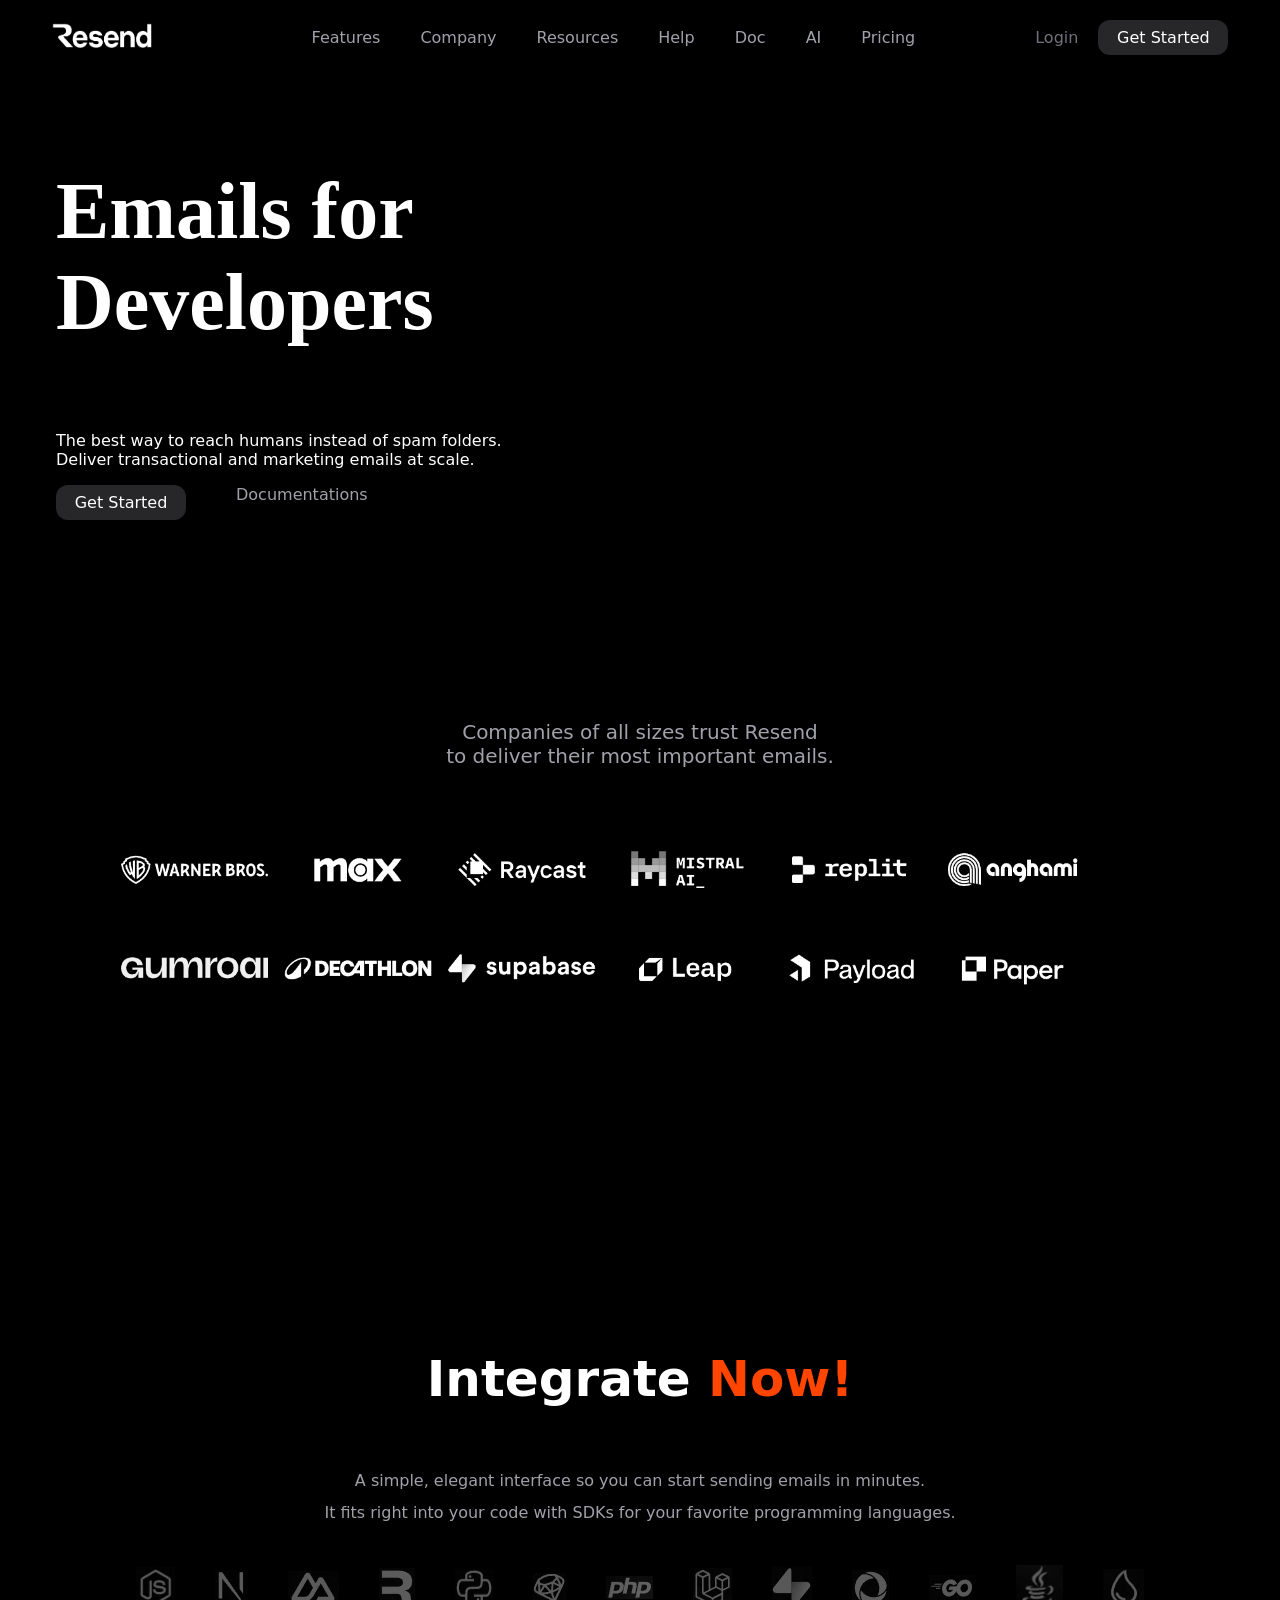
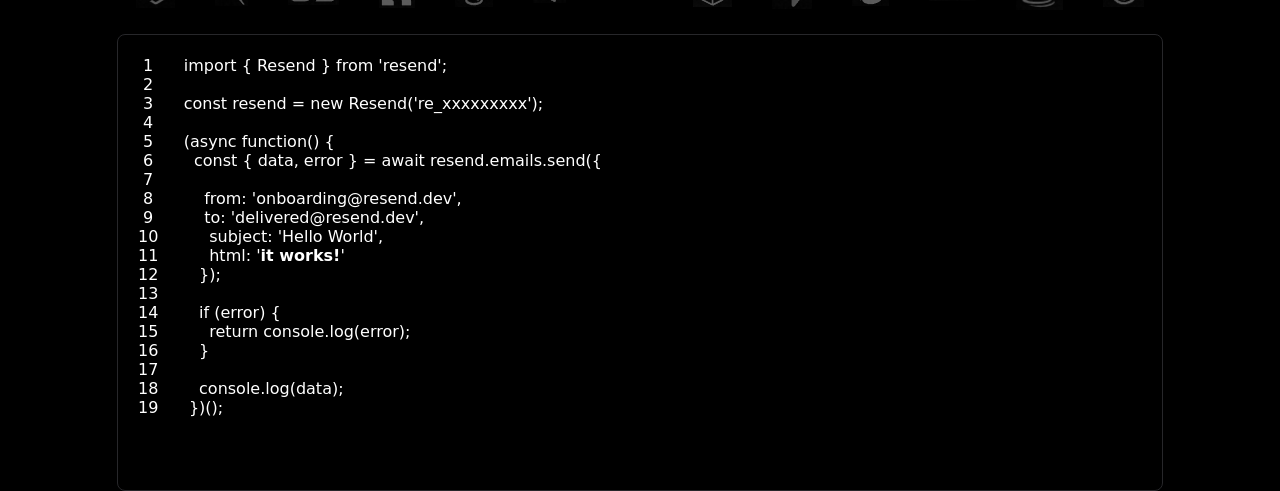
==== index.html @ 32ee0b93 "fixed the image address" ====
<!doctype html>
<html lang="en">

<head>
  <meta charset="UTF-8" />
  <meta name="viewport" content="width=device-width, initial-scale=1.0" />
  <title>Resend</title>
  <link rel="stylesheet" href="style.css" />
</head>

<body>
  <section class="hero">
    <div id="navbar">
      <a href="index.html">
        <img src="icons/resend_logo_1.png" />
      </a>

      <div id="navbar-links">

        <div class="drop-down">
          <a href="#" id="features-link">Features</a>
          <div class="dropdown-container">
            <div class="Dropdown">
              <div class="cols">
                <a href="#">Email API</a>
                <a href="#">SMTP</a>
                <a href="#">Inbound</a>
                <a href="#">Audiences</a>
                <a href="#">Broadcasts</a>
              </div>

              <div class="cols">
                <a href="#">Automations</a>
                <a href="#">Templates</a>
                <a href="#">CLI</a>
                <a href="#">Webhooks</a>
                <a href="#">Dedicated IPs</a>
              </div>

              <div class="cards">
                <h1>
                  Transactional <br>Mails
                </h1>
              </div>

              <div class="cards">
                <h1>
                  Marketing <br>E mails
                </h1>
              </div>

            </div>
          </div>
        </div>


        <div class="drop-down-1">
          <a href="#">Company</a>
          <div class="dropdown-container-1">
            <div class="Dropdown-1">

              <div class="cols">
                <a href="#">About</a>
                <a href="#">Blog</a>
                <a href="#">Carriers</a>
                <a href="#">Customers</a>
                <a href="#">Humans</a>
              </div>

              <div class="row">

                <div class="rows-container">
                  <h1>Handbook</h1>
                </div>

                <div class="rows-container">
                  <h1>Philosophy</h1>
                </div>

              </div>
            </div>
          </div>
        </div>



        <div class="drop-down-1">
          <a href="#">Resources</a>
          <div class="dropdown-container-1">
            <div class="Dropdown-1">
              <div class="cols">
                <a href="#">Changelog</a>
                <a href="#">Enterprise</a>
                <a href="#">Security</a>
                <a href="#">SOC 2</a>
                <a href="#">GDPR</a>
              </div>
              <div id="OAuth-Support">
                <h1>
                  OAuth Support
                </h1>
              </div>


            </div>
          </div>
        </div>


        <div class="drop-down-1">
          <a href="#">Help</a>
          <div class="dropdown-container-1">
            <div class="Dropdown-1">
              <div class="cols">
                <a href="#">Contact</a>
                <a href="#">Support</a>
                <a href="#">Status</a>
                <a href="#">Migrate</a>
              </div>

            </div>
          </div>
        </div>

        <div class="drop-down-1">
          <a href="#">Doc</a>
          <div class="dropdown-container-1">
            <div class="Dropdown-1" id="doc">
              <div class="cols">
                <a href="#">Changelog</a>
                <a href="#">Enterprise</a>
                <a href="#">Security</a>
                <a href="#">SOC 2</a>
                <a href="#">GDPR</a>
              </div>

              <div class="doc-cols-container">
                <div class="doc-cols">
                  <a href="https://nodejs.org/docs/latest/api/"><img src="icons/icon_1.png" alt=""></a>
                  <a href="https://nextjs.org/docs"><img src="icons/icon_2.png" alt=""></a>
                  <a href="https://nuxt.com/docs/4.x/getting-started/introduction"><img src="icons/icon_3.png" alt=""></a>
                  <a href="https://api.remix.run/"><img src="icons/icon_4.png" alt=""></a>
                </div>

                <div class="doc-cols">
                  <a href="https://docs.python.org/3/"><img src="icons/icon_5.png" alt=""></a>
                  <a href="https://www.ruby-lang.org/en/documentation/"><img src="icons/icon_6.png" alt=""></a>
                  <a href="https://www.php.net/docs.php"><img src="icons/icon_7.png" alt=""></a>
                  <a href="https://laravel.com/docs/13.x/installation"><img src="icons/icon_8.png" alt=""></a>
                </div>

                <div class="doc-cols">
                  <a href="https://supabase.com/docs"><img src="icons/icon_9.png" alt=""></a>
                  <a href="https://docs.convex.dev/home"><img src="icons/icon_10.png" alt=""></a>
                  <a href="https://go.dev/doc/"><img src="icons/icon_11.png" alt=""></a>
                  <a href="https://docs.oracle.com/en/java/"><img src="icons/icon_12.png" alt=""></a>
                </div>

                <div class="doc-cols">
                  <a href="https://elixir-lang.org/docs/"><img src="icons/icon_13.png" alt=""></a>
                  <a href="https://doc.rust-lang.org/stable/"><img src="icons/icon_14.png" alt=""></a>
                  <a href="https://docs.aws.amazon.com/lambda/"><img src="icons/icon_15.png" alt=""></a>
                  <a href="https://fastapi.tiangolo.com/"><img src="icons/icon_16.png" alt=""></a>
                </div>
              </div>


            </div>
          </div>
        </div>

        <div class="drop-down-1">
          <a href="#">AI</a>
          <div class="dropdown-container-1">
            <div class="Dropdown-1">

              <div class="cols">
                <a href="#">Courser</a>
                <a href="#">Claude</a>
                <a href="#">Codex</a>
                <a href="#">Wrap</a>
                <a href="#">Zed</a>
              </div>

              <div class="cols" id="cols-ai">
                <a href="#">Lovable</a>
                <a href="#">replit</a>
              </div>

              <div class="cards">
                <h1>
                  Agents
                </h1>
              </div>

              <div class="row" id="row-ai">

                <div class="rows-container-ai">
                  <h1>Handbook</h1>
                </div>

                <div class="rows-container-ai">
                  <h1>Philosophy</h1>
                </div>

              </div>



            </div>
          </div>
        </div>






        <a href="pricing.html">Pricing</a>
      </div>

      <div id="login-btns">
        <a href="login.html">Login</a>

        <a href="#">
          <div id="get-started-btn">Get Started</div>
        </a>
      </div>
    </div>
    <div id="video-bg">
      <video autoplay muted loop playsinline src="bg/Black_Rubik's_cube_solving_itself_202607161217.mp4"></video>
    </div>

    <div id="hero-message">
      <h1 id="hero-message-heading">Emails for <br>Developers</h1>
      <p>
        The best way to reach humans instead of spam folders. <br>Deliver
        transactional and marketing emails at scale.
      </p>
    </div>

    <div id="message-btns">
      <a href="#">
        <div id="get-started-btn">Get Started</div>
      </a>
      <a href="#">Documentations</a>
    </div>

  </section>


  <section class="companies">
    <div id="companies-message">
      <p>
        Companies of all sizes trust Resend <br> to deliver their most important emails.
      </p>
      <img src="icons/companies.png" alt="">
    </div>
  </section>

  <section class="integration">
    <div id="integration-content">
      <video autoplay muted loop playsinline src="bg/mail.mp4"></video>
      <h1>Integrate <span>Now!</span></h1>
      <p>A simple, elegant interface so you can start sending emails in minutes. <br> It fits right into your code with
        SDKs
        for your favorite programming languages.</p>
    </div>

    <div id="code-elements">
      <a href=""><img src="icons/icon_1.png" alt=""></a>
      <a href=""><img src="icons/icon_2.png" alt=""></a>
      <a href=""><img src="icons/icon_3.png" alt=""></a>
      <a href=""><img src="icons/icon_4.png" alt=""></a>
      <a href=""><img src="icons/icon_5.png" alt=""></a>
      <a href=""><img src="icons/icon_6.png" alt=""></a>
      <a href=""><img src="icons/icon_7.png" alt=""></a>
      <a href=""><img src="icons/icon_8.png" alt=""></a>
      <a href=""><img src="icons/icon_9.png" alt=""></a>
      <a href=""><img src="icons/icon_10.png" alt=""></a>
      <a href=""><img src="icons/icon_11.png" alt=""></a>
      <a href=""><img src="icons/icon_12.png" alt=""></a>
      <a href=""><img src="icons/icon_13.png" alt=""></a>
    </div>
    <div id="code-container">
      <div id="code">
        <pre>
 1      import { Resend } from 'resend';
 2 
 3      const resend = new Resend('re_xxxxxxxxx');
 4 
 5      (async function() {
 6        const { data, error } = await resend.emails.send({
 7 
 8          from: 'onboarding@resend.dev',
 9          to: 'delivered@resend.dev',
10          subject: 'Hello World',
11          html: '<strong>it works!</strong>'
12        });
13 
14        if (error) {
15          return console.log(error);
16        }
17 
18        console.log(data);
19      })();
        </pre>
      </div>
    </div>
  </section>
</body>


</html>
---- style.css ----
:root {
  --background: #000000;
  --surface: #09090b;
  --surface-2: #111111;

  --text: #ffffff;
  --text-secondary: #a1a1aa;
  --text-muted: #71717a;

  --border: #27272a;

  --button-bg: #ffffff;
  --button-text: #000000;

  --radius-sm: 8px;
  --radius-md: 12px;

  --font-family: "Geist", ui-sans-serif, system-ui, sans-serif;
}
* {
  /* background-color: var(--background); */
  font-family: var(--font-family);
}
body{
  background-color: var(--background);
  margin: 0px;
}

#navbar {
  top: 0px;
  left: 0px;
  right: 0px;
  position: fixed;
  display: flex;
  flex-wrap: wrap;
  gap: 80px;
  justify-content: center;
  align-items: center;
  height: 75px;
  backdrop-filter: blur(50px);
  background: none;
  position: fixed;
}

#navbar img {
  width: 100px;
  height: 25px;
}
#navbar a {
  color: white;
  text-decoration: none;
}
#navbar-links {
  display: flex;
  flex-wrap: wrap;
  justify-content: center;
  gap: 40px;
  margin-left: 80px;
  margin-right: 40px;
}
#navbar-links a {
  color: var(--text-secondary);
}
#login-btns {
  display: flex;
  flex-wrap: wrap;
  justify-content: center;
  align-items: center;
  gap: 20px;
}
#login-btns a {
  color: var(--text-muted);
}

#get-started-btn {
  font-weight: 500;
  display: flex;
  flex-wrap: wrap;
  justify-content: center;
  align-items: center;
  width: 130px;
  height: 35px;
  color: white;
  background-color: var(--border);
  border-radius: var(--radius-md);
}
#video-bg {
  width: fit-content;
  position: absolute;
  left: 167.5px;
  top: -10px;
  margin-top: 50px;
  z-index: -1;
  display: flex;
  flex-wrap: wrap;
  align-items: flex-start;
}
#video-bg video {
  scale: 1.5;
  height: 550px;
  width: 800px;
}
.hero{
  height: 600px;
}
#hero-message {
  margin-left: 56px;
  margin-top: 100px;
  display: flex;
  flex-wrap: wrap;
  color: white;
  width: 500px;
  background: none;
  gap: 0px;
}
#hero-message h1 {
  font-family: "Roobert", "Times New Roman", Georgia, serif;
  font-size: 80px;
  background: none;
}
#message-btns {
  display: flex;
  flex-wrap: wrap;
  margin-left: 56px;
  gap: 50px;
}
#message-btns a {
  text-decoration: none;
  color: var(--text-secondary);
}
.Dropdown{
  z-index: 50000;
  border: 1px solid var(--border);
  border-radius: 15px;
  background:rgba(17, 17, 17, 0.711);
  position: absolute;
  /* top: px; */
  left: 0px;
  display: flex;
  flex-wrap: wrap;
  align-items: center;
  gap: 20px;
  width: 600px;
  height: 200px;
}
.dropdown-container{
  background: none !important;
  backdrop-filter: blur(50px) !important;
  display: none;
}
.drop-down:hover .dropdown-container{
  display: block;
}
.Dropdown-1{
  z-index: 50000;
  border: 1px solid var(--border);
  border-radius: 15px;
  background:rgba(17, 17, 17, 0.711);
  position: absolute;
  top: 50px;
  left: 360px;
  display: flex;
  flex-wrap: wrap;
  align-items: center;
  gap: 20px;
  width: 550px;
  height: 200px;
}
.dropdown-container-1{
  display: none;
}
.drop-down-1:hover .dropdown-container-1{
  display: block;
}
.row{
  margin-left: 80px;
  display: flex;
  align-items: center;
  flex-direction: column;
  gap: 20px;
}
.rows-container{
  display: flex;
  align-items: center;
  justify-content: center;
  width: 200px;
  height: 80px;
  background-color: var(--border);
  border-radius: var(--radius-md);
}
.rows-container h1{
  color: white;
  font-size: 25px;
}


.cols a{
  color: white;
  padding-left: 15px;
  /* backdrop-filter: blur(5px); */

}
.cols {
  gap: 10px;
  padding-left: 15px;
  /* backdrop-filter: blur(5px); */
  background: none;
  display: flex;
  flex-wrap: wrap;
  flex-direction: column;
  justify-content: flex-start;
  align-items: flex-start;
}
.cards{
  padding-left: 15px;
  height: 175px;
  width: 125px;
  border-radius: var(--radius-sm);
  background-color: var(--surface-2);
}
.cards h1{
  color: white;
  font-size: 15px;
}
#OAuth-Support{
  background-color: var(--border);
  padding-left: 20px;
  padding-top: -100px;
  margin-left: 20px;
  display: flex;
  align-items: flex-start;
  justify-content: flex-start;
  width: 300px;
  height: 175px;
  color: white;
  border-radius: var(--radius-sm);
}
#doc{
  display: flex;
  flex-wrap: wrap;
  gap: 20px;
}
.doc-cols-container{
  display: flex;
  flex-wrap: wrap;
  flex-direction: column;
  gap: 10px;
  margin-left: 80px;
}
.doc-cols a img{
  margin-left: 40px;
  width: 35px !important;
  height: 35px !important;
}
#companies-message p{
  color: var(--text-secondary);
  font-size: 20px;
  display: flex;
  flex-wrap: wrap;
  text-align: center;
  justify-content: center;
}
#companies-message img{
  margin-top: 50px;
  margin-bottom: 100px;
  width: 95vw;
}
.integration video{
  font-family: "Geist", ui-sans-serif, system-ui, sans-serif;
  height: 200px;
  width: 200px;
}
#integration-content{
  display: flex;
  flex-direction: column;
  align-items: center;
  justify-content: center;
  text-align: center;
  color: white;
}
#integration-content h1{
  font-size: 50px;
}
#integration-content span{
  color: orangered ;
}
#integration-content p{
  color: var(--text-secondary);
  line-height: 2;
}
#code-elements{
  margin-top: 20px;
  margin-bottom: 20px;
  display: flex;
  flex-wrap: wrap;
  gap: 40px;
  justify-content: center;
  align-items: center;
}
#code-container{
  display: flex;
  flex-wrap: wrap;
  align-items: center;
  justify-content: center;
}
#code{
  padding-top: 5px;
  padding-left: 20px;
  width: 80vw;
  height: 450px;
  /* background-color: var(--surface-2); */
  background-color: black;
  border-radius: var(--radius-sm);
  border: 1px solid var(--border);
  color: white;
}
#cols-ai{
  align-self: flex-start;
  margin-top: 25px;
}
#row-ai{
  width: 90px !important;
  gap: 0px !important;
}
.rows-container-ai{
  margin-left: -50px !important;
  /* padding-left: 0px; */
  display: flex;
  width: 150px;
  height: 80px;
  background-color: var(--border);
  border-radius: var(--radius-md);
  gap: 20px;
}
.rows-container-ai h1{
  padding: 5px;
  color: white;
  font-size: 20px;
}


/* PRICING PAGE STYLES */

.pricing {
  display: flex;
  flex-direction: column;
  align-items: center;
  gap: 0px;
  justify-content: center;
  margin-top: 100px;
  width: 98vw;
  /* background-color: white; */
}
.pricing h1{
  font-size: 50px;
  margin: 0px;
  color: white;
}
.pricing p{
  padding: 0px;
  margin-top: 0px;
  font-size: 30px;
  color: white;
}
.pricing-cards-container{
  display: flex;
  flex-wrap: wrap;
  justify-content: center;
  align-items: center;
  gap: 20px;
}
.pricing-cards{
  width: 270px;
  height: 560px;
  display: flex;
  flex-wrap: wrap;
  align-items: center;
  flex-direction: column;
  /* background-color: white; */
  color: white;
  border: 1px solid var(--surface-2);
  border-radius: var(--radius-md);
}
.pricing-cards:hover{
  box-shadow: 0px 1px 30px 1px rgba(255, 255, 255, 0.375);
  background-color: black;
}


.pricing-cards li{
  text-decoration: none;
  list-style:none;
}
.available i{
  background: none;
  font-size: 20px;
  color: rgb(44, 108, 44);
}
.unavailable i{
  font-size: 20px;
  color: var(--text-muted);
}
#mails-per-month{
  display: flex;
  justify-content: center;
  align-items: center;
  flex-direction: column;
  gap: 0px;
  width: 200px;
  border-top: 1px solid var(--text-muted);
  border-bottom: 1px solid var(--text-muted);
}
#mails-per-month p{
  padding: 5px;
  margin: 0px;
}
.plan-features li{
  margin-left: -50px;
  margin-top: 5px;
  margin-bottom: 5px;
}
.get-started{
  width: 150px;
  height: 45px;
  display: flex;
  align-items: center;
  justify-content: center;
  border: 1px solid var(--surface-2);
  border-radius: var(--radius-md);
  background-color: var(--surface-2);
}
.get-started:hover{
background-color: white;
color: var(--surface);
box-shadow: 0px 1px 30px -5px white;
}


.get-started-a{
  text-decoration: none;
  color: white;
}
input[type="range"]{
    width: 600px;
    height: 1px;
}
#range-container{
  display: flex;
  justify-content: center;
  margin-bottom: 50px;
}
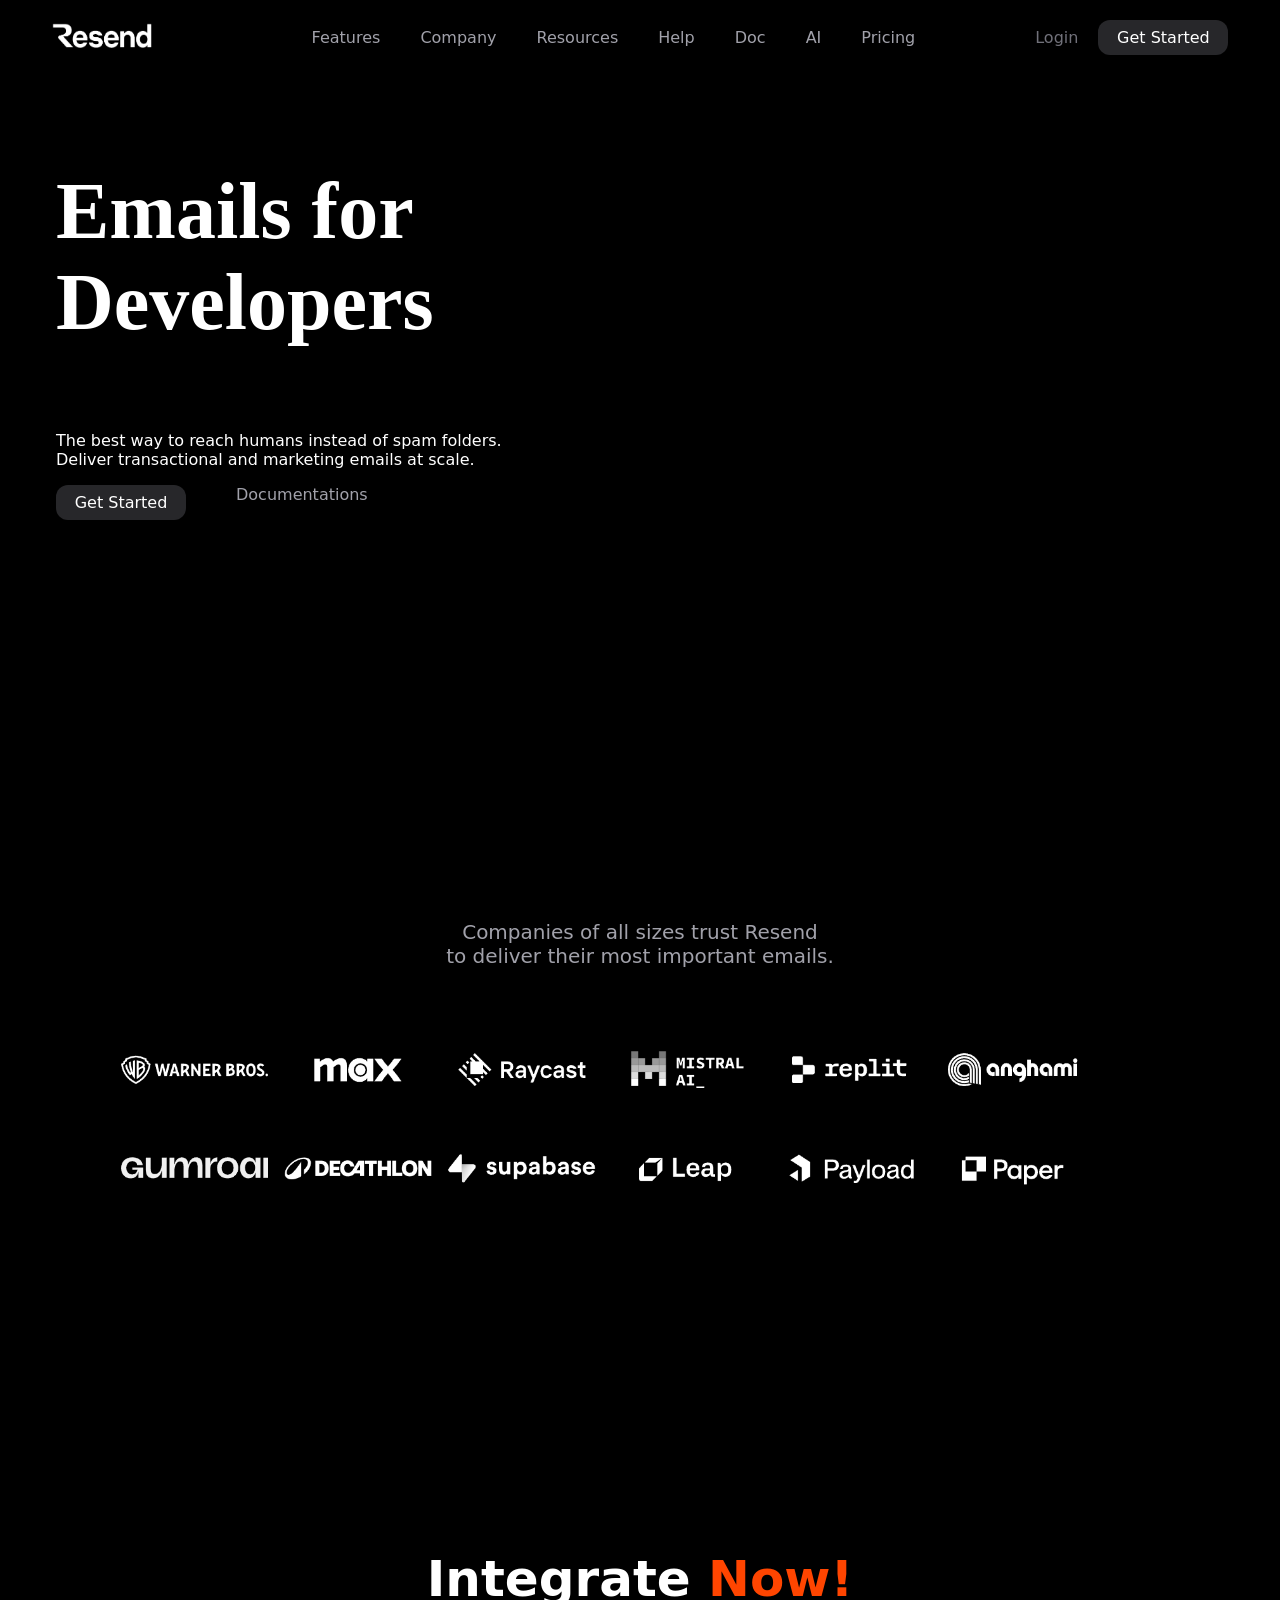
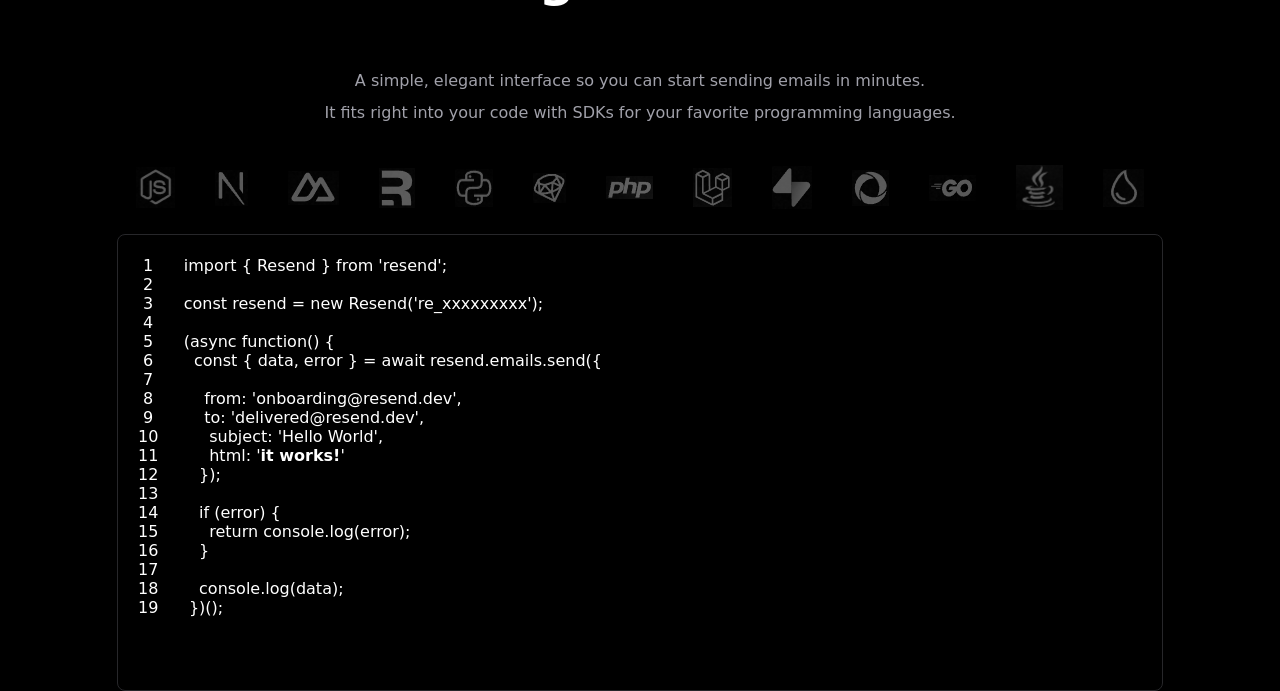
==== commit a278d07e: "fixed the video ui" ====
--- a/index.html
+++ b/index.html
@@ -210,25 +210,19 @@
             </div>
           </div>
         </div>
-
-
-
-
-
-
         <a href="pricing.html">Pricing</a>
       </div>
 
       <div id="login-btns">
         <a href="login.html">Login</a>
 
-        <a href="#">
+        <a href="registration.html">
           <div id="get-started-btn">Get Started</div>
         </a>
       </div>
     </div>
     <div id="video-bg">
-      <video autoplay muted loop playsinline src="bg/Black_Rubik's_cube_solving_itself_202607161217.mp4"></video>
+      <video autoplay muted loop playsinline src="bg/Black_Rubik's_cube_rotating_in_202607281530.mp4"></video>
     </div>
 
     <div id="hero-message">
@@ -260,7 +254,7 @@
 
   <section class="integration">
     <div id="integration-content">
-      <video autoplay muted loop playsinline src="bg/mail.mp4"></video>
+      <video autoplay muted loop playsinline src="icons/mail.mp4"></video>
       <h1>Integrate <span>Now!</span></h1>
       <p>A simple, elegant interface so you can start sending emails in minutes. <br> It fits right into your code with
         SDKs
--- a/style.css
+++ b/style.css
@@ -21,7 +21,7 @@
   /* background-color: var(--background); */
   font-family: var(--font-family);
 }
-body{
+body {
   background-color: var(--background);
   margin: 0px;
 }
@@ -85,23 +85,30 @@
   border-radius: var(--radius-md);
 }
 #video-bg {
-  width: fit-content;
   position: absolute;
-  left: 167.5px;
-  top: -10px;
-  margin-top: 50px;
+  top: 25px;
+  left: 0;
+  width: 100%;
+  height: 100%;
   z-index: -1;
-  display: flex;
-  flex-wrap: wrap;
-  align-items: flex-start;
-}
+  overflow: hidden;
+}
+
 #video-bg video {
-  scale: 1.5;
-  height: 550px;
-  width: 800px;
-}
-.hero{
-  height: 600px;
+  position: absolute;
+  top: 50%;
+  left: 50%;
+  min-width: 100%;
+  min-height: 100%;
+  width: auto;
+  height: auto;
+  transform: translate(-50%, -50%);
+  object-fit: cover;
+}
+.hero {
+  height: 100vh;
+  position: relative;
+  overflow: hidden;
 }
 #hero-message {
   margin-left: 56px;
@@ -128,11 +135,11 @@
   text-decoration: none;
   color: var(--text-secondary);
 }
-.Dropdown{
+.Dropdown {
   z-index: 50000;
   border: 1px solid var(--border);
   border-radius: 15px;
-  background:rgba(17, 17, 17, 0.711);
+  background: rgba(17, 17, 17, 0.711);
   position: absolute;
   /* top: px; */
   left: 0px;
@@ -143,19 +150,19 @@
   width: 600px;
   height: 200px;
 }
-.dropdown-container{
+.dropdown-container {
   background: none !important;
   backdrop-filter: blur(50px) !important;
   display: none;
 }
-.drop-down:hover .dropdown-container{
+.drop-down:hover .dropdown-container {
   display: block;
 }
-.Dropdown-1{
+.Dropdown-1 {
   z-index: 50000;
   border: 1px solid var(--border);
   border-radius: 15px;
-  background:rgba(17, 17, 17, 0.711);
+  background: rgba(17, 17, 17, 0.711);
   position: absolute;
   top: 50px;
   left: 360px;
@@ -166,20 +173,20 @@
   width: 550px;
   height: 200px;
 }
-.dropdown-container-1{
+.dropdown-container-1 {
   display: none;
 }
-.drop-down-1:hover .dropdown-container-1{
+.drop-down-1:hover .dropdown-container-1 {
   display: block;
 }
-.row{
+.row {
   margin-left: 80px;
   display: flex;
   align-items: center;
   flex-direction: column;
   gap: 20px;
 }
-.rows-container{
+.rows-container {
   display: flex;
   align-items: center;
   justify-content: center;
@@ -188,17 +195,15 @@
   background-color: var(--border);
   border-radius: var(--radius-md);
 }
-.rows-container h1{
+.rows-container h1 {
   color: white;
   font-size: 25px;
 }
 
-
-.cols a{
+.cols a {
   color: white;
   padding-left: 15px;
   /* backdrop-filter: blur(5px); */
-
 }
 .cols {
   gap: 10px;
@@ -211,18 +216,18 @@
   justify-content: flex-start;
   align-items: flex-start;
 }
-.cards{
+.cards {
   padding-left: 15px;
   height: 175px;
   width: 125px;
   border-radius: var(--radius-sm);
   background-color: var(--surface-2);
 }
-.cards h1{
+.cards h1 {
   color: white;
   font-size: 15px;
 }
-#OAuth-Support{
+#OAuth-Support {
   background-color: var(--border);
   padding-left: 20px;
   padding-top: -100px;
@@ -235,24 +240,24 @@
   color: white;
   border-radius: var(--radius-sm);
 }
-#doc{
-  display: flex;
-  flex-wrap: wrap;
-  gap: 20px;
-}
-.doc-cols-container{
+#doc {
+  display: flex;
+  flex-wrap: wrap;
+  gap: 20px;
+}
+.doc-cols-container {
   display: flex;
   flex-wrap: wrap;
   flex-direction: column;
   gap: 10px;
   margin-left: 80px;
 }
-.doc-cols a img{
+.doc-cols a img {
   margin-left: 40px;
   width: 35px !important;
   height: 35px !important;
 }
-#companies-message p{
+#companies-message p {
   color: var(--text-secondary);
   font-size: 20px;
   display: flex;
@@ -260,17 +265,17 @@
   text-align: center;
   justify-content: center;
 }
-#companies-message img{
+#companies-message img {
   margin-top: 50px;
   margin-bottom: 100px;
   width: 95vw;
 }
-.integration video{
+.integration video {
   font-family: "Geist", ui-sans-serif, system-ui, sans-serif;
   height: 200px;
   width: 200px;
 }
-#integration-content{
+#integration-content {
   display: flex;
   flex-direction: column;
   align-items: center;
@@ -278,17 +283,17 @@
   text-align: center;
   color: white;
 }
-#integration-content h1{
+#integration-content h1 {
   font-size: 50px;
 }
-#integration-content span{
-  color: orangered ;
-}
-#integration-content p{
+#integration-content span {
+  color: orangered;
+}
+#integration-content p {
   color: var(--text-secondary);
   line-height: 2;
 }
-#code-elements{
+#code-elements {
   margin-top: 20px;
   margin-bottom: 20px;
   display: flex;
@@ -297,13 +302,13 @@
   justify-content: center;
   align-items: center;
 }
-#code-container{
-  display: flex;
-  flex-wrap: wrap;
-  align-items: center;
-  justify-content: center;
-}
-#code{
+#code-container {
+  display: flex;
+  flex-wrap: wrap;
+  align-items: center;
+  justify-content: center;
+}
+#code {
   padding-top: 5px;
   padding-left: 20px;
   width: 80vw;
@@ -314,15 +319,15 @@
   border: 1px solid var(--border);
   color: white;
 }
-#cols-ai{
+#cols-ai {
   align-self: flex-start;
   margin-top: 25px;
 }
-#row-ai{
+#row-ai {
   width: 90px !important;
   gap: 0px !important;
 }
-.rows-container-ai{
+.rows-container-ai {
   margin-left: -50px !important;
   /* padding-left: 0px; */
   display: flex;
@@ -332,12 +337,11 @@
   border-radius: var(--radius-md);
   gap: 20px;
 }
-.rows-container-ai h1{
+.rows-container-ai h1 {
   padding: 5px;
   color: white;
   font-size: 20px;
 }
-
 
 /* PRICING PAGE STYLES */
 
@@ -351,25 +355,25 @@
   width: 98vw;
   /* background-color: white; */
 }
-.pricing h1{
+.pricing h1 {
   font-size: 50px;
   margin: 0px;
   color: white;
 }
-.pricing p{
+.pricing p {
   padding: 0px;
   margin-top: 0px;
   font-size: 30px;
   color: white;
 }
-.pricing-cards-container{
-  display: flex;
-  flex-wrap: wrap;
-  justify-content: center;
-  align-items: center;
-  gap: 20px;
-}
-.pricing-cards{
+.pricing-cards-container {
+  display: flex;
+  flex-wrap: wrap;
+  justify-content: center;
+  align-items: center;
+  gap: 20px;
+}
+.pricing-cards {
   width: 270px;
   height: 560px;
   display: flex;
@@ -381,26 +385,25 @@
   border: 1px solid var(--surface-2);
   border-radius: var(--radius-md);
 }
-.pricing-cards:hover{
+.pricing-cards:hover {
   box-shadow: 0px 1px 30px 1px rgba(255, 255, 255, 0.375);
   background-color: black;
 }
 
-
-.pricing-cards li{
+.pricing-cards li {
   text-decoration: none;
-  list-style:none;
-}
-.available i{
+  list-style: none;
+}
+.available i {
   background: none;
   font-size: 20px;
   color: rgb(44, 108, 44);
 }
-.unavailable i{
+.unavailable i {
   font-size: 20px;
   color: var(--text-muted);
 }
-#mails-per-month{
+#mails-per-month {
   display: flex;
   justify-content: center;
   align-items: center;
@@ -410,16 +413,16 @@
   border-top: 1px solid var(--text-muted);
   border-bottom: 1px solid var(--text-muted);
 }
-#mails-per-month p{
+#mails-per-month p {
   padding: 5px;
   margin: 0px;
 }
-.plan-features li{
+.plan-features li {
   margin-left: -50px;
   margin-top: 5px;
   margin-bottom: 5px;
 }
-.get-started{
+.get-started {
   width: 150px;
   height: 45px;
   display: flex;
@@ -429,22 +432,21 @@
   border-radius: var(--radius-md);
   background-color: var(--surface-2);
 }
-.get-started:hover{
-background-color: white;
-color: var(--surface);
-box-shadow: 0px 1px 30px -5px white;
-}
-
-
-.get-started-a{
+.get-started:hover {
+  background-color: white;
+  color: var(--surface);
+  box-shadow: 0px 1px 30px -5px white;
+}
+
+.get-started-a {
   text-decoration: none;
   color: white;
 }
-input[type="range"]{
-    width: 600px;
-    height: 1px;
-}
-#range-container{
+input[type="range"] {
+  width: 600px;
+  height: 1px;
+}
+#range-container {
   display: flex;
   justify-content: center;
   margin-bottom: 50px;
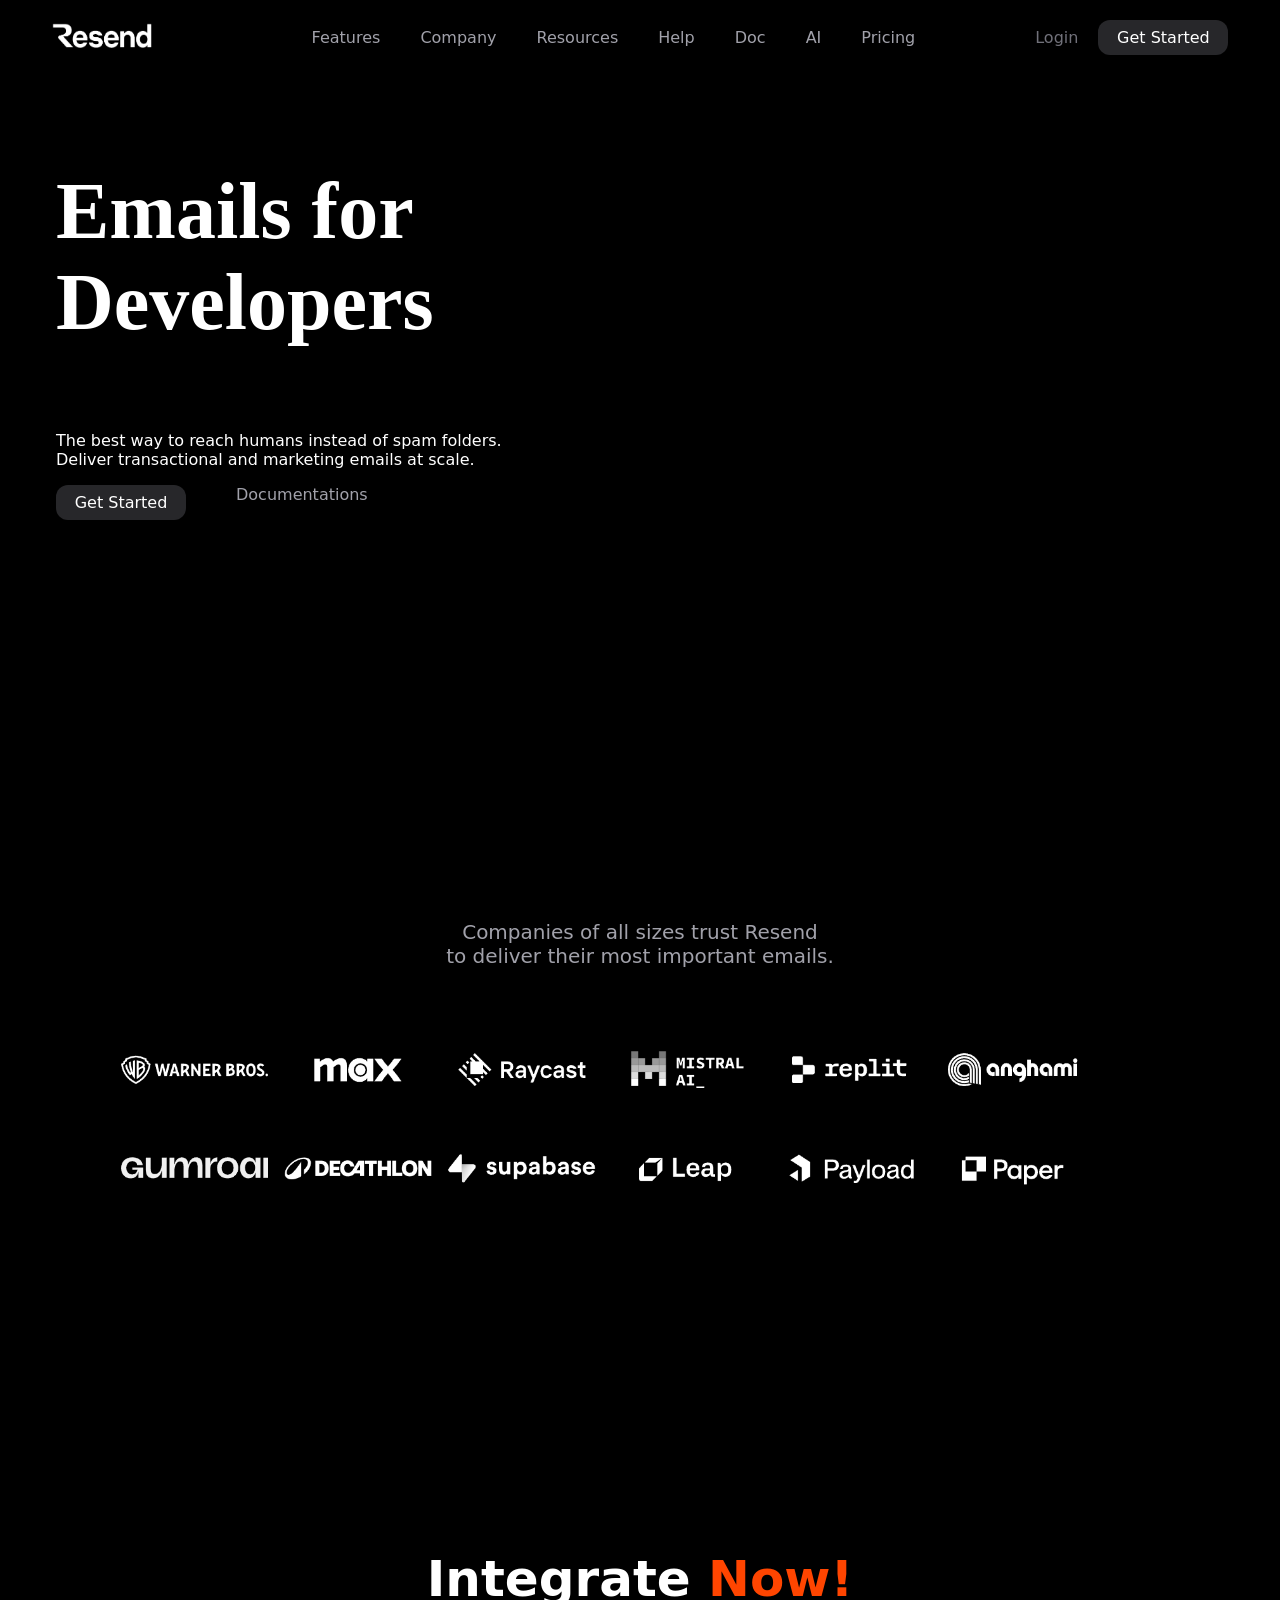
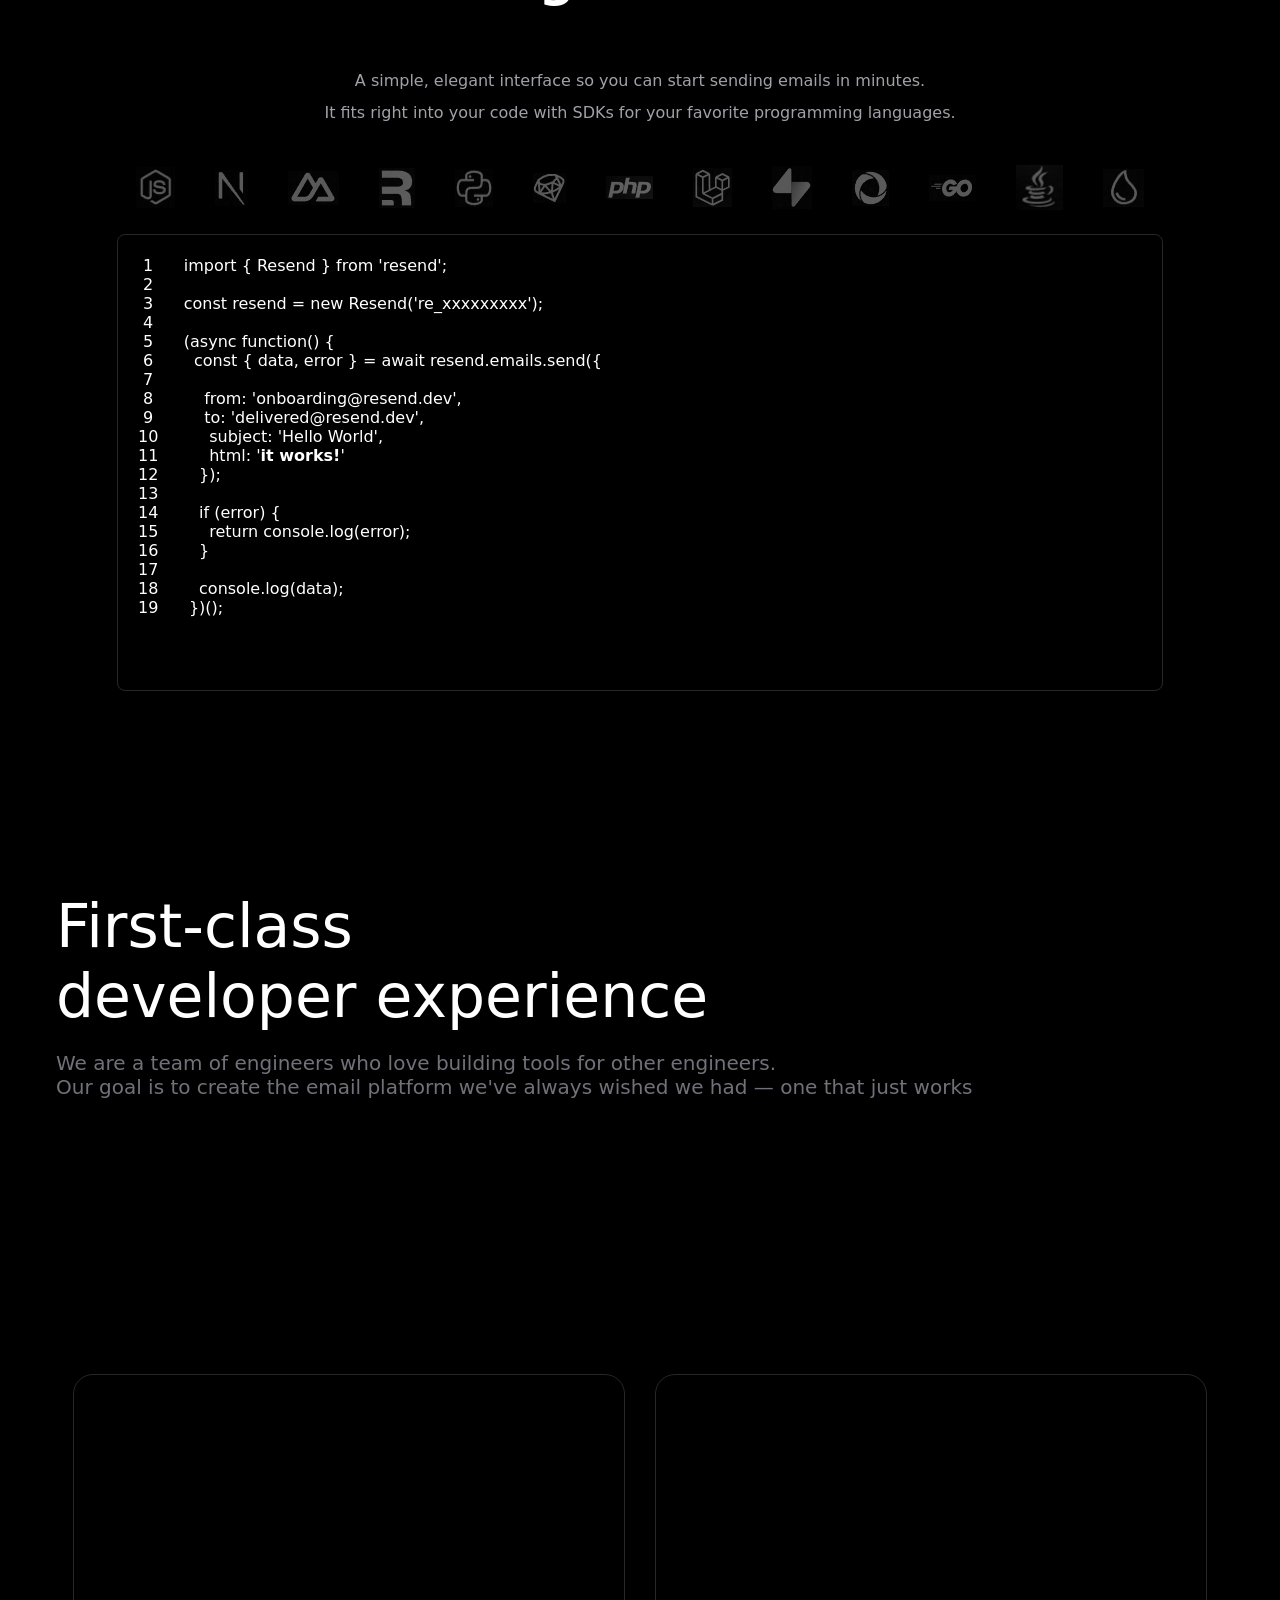
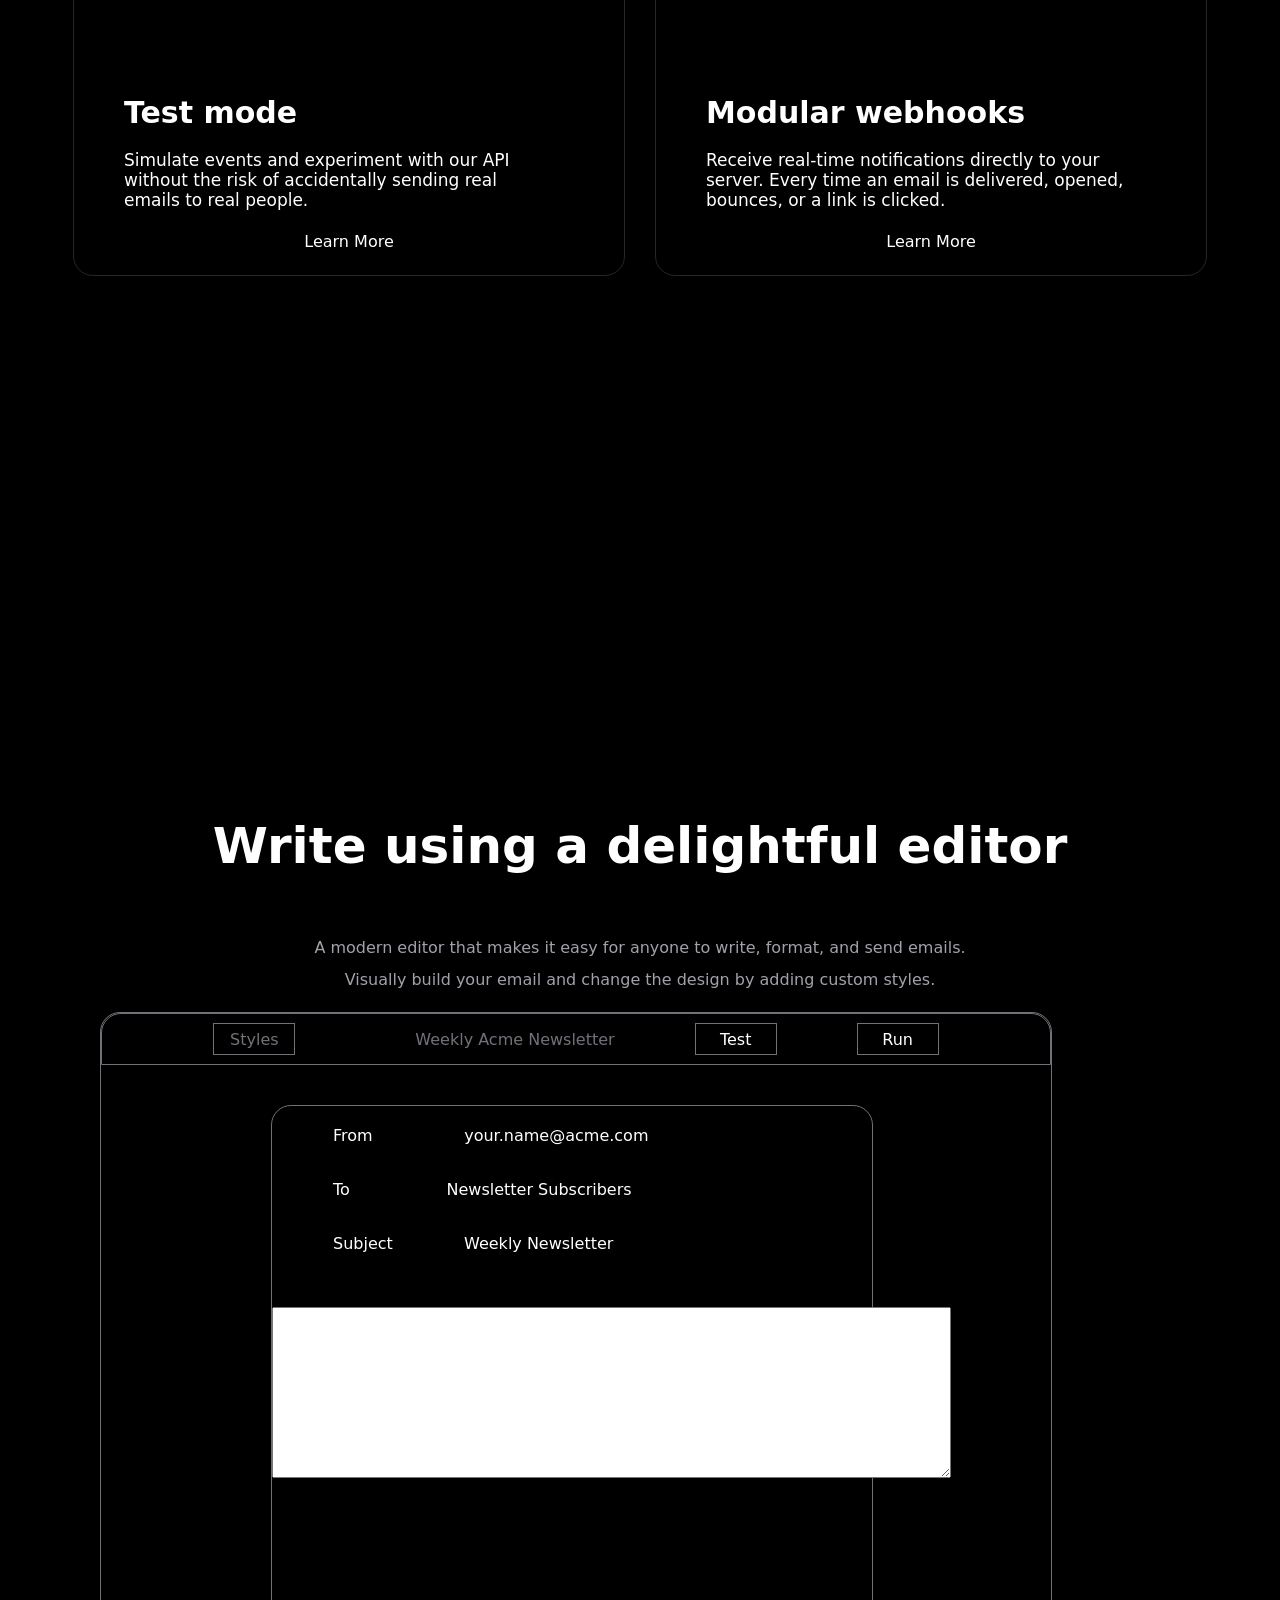
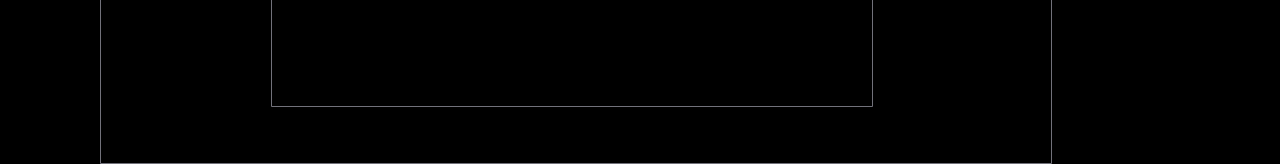
==== commit f931a28d: "continued the page" ====
--- a/index.html
+++ b/index.html
@@ -138,7 +138,8 @@
                 <div class="doc-cols">
                   <a href="https://nodejs.org/docs/latest/api/"><img src="icons/icon_1.png" alt=""></a>
                   <a href="https://nextjs.org/docs"><img src="icons/icon_2.png" alt=""></a>
-                  <a href="https://nuxt.com/docs/4.x/getting-started/introduction"><img src="icons/icon_3.png" alt=""></a>
+                  <a href="https://nuxt.com/docs/4.x/getting-started/introduction"><img src="icons/icon_3.png"
+                      alt=""></a>
                   <a href="https://api.remix.run/"><img src="icons/icon_4.png" alt=""></a>
                 </div>
 
@@ -301,7 +302,101 @@
         </pre>
       </div>
     </div>
+  </section class="developer-experience">
+  <div id="developer-experience-txt">
+    First-class <br>
+    developer experience
+    <p>
+      We are a team of engineers who love building tools for other engineers. <br>
+      Our goal is to create the email platform we've always wished we had — one that just works
+    </p>
+  </div>
+
+  <div class="developer-feature-container">
+
+    <div class="developer-feature">
+      <video autoplay muted loop playsinline src="icons/Digital_interface_with_logs_1080p_202607281621.mp4"></video>
+
+      <div class="developer-feature-text">
+        <h1>Test mode</h1>
+        <p>Simulate events and experiment with our API <br>
+          without the risk of accidentally sending real <br>
+          emails to real people.
+        </p>
+        <div class="center">
+          <a href="#">Learn More</a>
+        </div>
+      </div>
+    </div>
+
+    <div class="developer-feature">
+      <video autoplay muted loop playsinline src="icons/Dark_UI_scrolling_email_logs_202607281722.mp4"></video>
+
+      <div class="developer-feature-text">
+        <h1>Modular webhooks</h1>
+        <p>Receive real-time notifications directly to your <br>
+          server. Every time an email is delivered, opened,<br>
+          bounces, or a link is clicked.
+        </p>
+        <div class="center">
+          <a href="#">Learn More</a>
+        </div>
+      </div>
+    </div>
+
+  </div>
+
+  <section>
+    <div class="delightfull-editor">
+      <video autoplay muted loop playsinline src="icons/sphere.mp4"></video>
+      <h1>Write using a delightful editor</h1>
+      <p>A modern editor that makes it easy for anyone to write, format, and send emails. <br>
+        Visually build your email and change the design by adding custom styles.</p>
+    </div>
+
+    <div class="editor-preview">
+      <div class="editor-nav">
+        <div id="styles">
+          Styles
+        </div>
+
+        <ul>
+          <li>
+            Weekly Acme Newsletter
+          </li>
+        </ul>
+
+        <div class="editor-nav-btns">
+          Test
+        </div>
+
+        <div class="editor-nav-btns">
+          Run
+        </div>
+
+      </div>
+      <div class="mail-container">
+        <div class="mail-format">
+          <pre>
+            From                  your.name@acme.com
+          </pre>
+          <pre>
+            To                   Newsletter Subscribers
+          </pre>
+          <pre>
+            Subject              Weekly Newsletter
+          </pre>
+        </div>
+        <img src="icons/broadcast-email-header.webp" alt="">
+        <textarea name="" id="" cols="94" rows="11"></textarea>
+
+      </div>
+
+    </div>
+
   </section>
+
+
 </body>
 
 
--- a/style.css
+++ b/style.css
@@ -451,3 +451,150 @@
   justify-content: center;
   margin-bottom: 50px;
 }
+
+#developer-experience-txt {
+  padding-left: 56px;
+  padding-top: 200px;
+  padding-bottom: 56px;
+  font-size: 60px;
+  color: white;
+}
+#developer-experience-txt p {
+  font-size: 20px;
+  color: var(--text-muted);
+}
+
+.developer-feature-container {
+  height: 100vh;
+  display: flex;
+  flex-wrap: wrap;
+  align-items: center;
+  justify-content: center;
+  gap: 30px;
+}
+.developer-feature {
+  display: flex;
+  flex-wrap: wrap;
+  flex-direction: column;
+  width: 550px;
+  height: 500px;
+  border-radius: 20px;
+  border: 1px solid var(--border);
+}
+.developer-feature-text {
+  margin-left: 50px;
+}
+.developer-feature-text h1 {
+  font-size: 30px;
+  color: white;
+}
+.developer-feature-text p {
+  font-size: 17px;
+  color: white;
+}
+.developer-feature-text a {
+  padding-top: 5px;
+  padding-bottom: 5px;
+  color: white;
+  text-decoration: none;
+  text-align: center;
+}
+
+.developer-feature video {
+  object-fit: cover;
+  border-top-left-radius: 20px;
+  border-top-right-radius: 20px;
+  align-self: top;
+  width: 550px;
+  height: 300px;
+  overflow: hidden;
+}
+.center {
+  margin-left: -50px !important;
+  display: flex;
+  flex-wrap: wrap;
+  align-items: center;
+  justify-content: center;
+}
+.delightfull-editor {
+  margin-top: 150px;
+  display: flex;
+  flex-direction: column;
+  align-items: center;
+  justify-content: center;
+  text-align: center;
+  color: white;
+}
+.delightfull-editor h1 {
+  font-size: 50px;
+}
+.delightfull-editor p {
+  color: var(--text-secondary);
+  line-height: 2;
+}
+.delightfull-editor video {
+  font-family: "Geist", ui-sans-serif, system-ui, sans-serif;
+  /* margin-top: 20px; */
+  height: 150px;
+  width: 150px;
+  border-radius: 50%;
+}
+.editor-preview {
+  margin-left: 100px;
+  width: 950px;
+  height: 750px;
+  border-top-right-radius: 20px;
+  border-top-left-radius: 20px;
+  border: 1px solid var(--text-muted);
+}
+.editor-nav {
+  border-top-right-radius: 20px;
+  border-top-left-radius: 20px;
+  border: 1px solid var(--text-muted);
+  width: auto;
+  height: 50px;
+  display: flex;
+  justify-content: center;
+  align-items: center;
+  gap: 80px;
+}
+.editor-nav li {
+  color: var(--text-muted);
+  list-style: none;
+}
+#styles {
+  width: 80px;
+  height: 30px;
+  border: 1px solid var(--text-muted);
+  display: flex;
+  justify-content: center;
+  align-items: center;
+  color: var(--text-muted);
+}
+.editor-nav-btns {
+  width: 80px;
+  height: 30px;
+  border: 1px solid var(--text-muted);
+  display: flex;
+  justify-content: center;
+  align-items: center;
+  color: white;
+}
+.mail-container {
+  margin-left: 170px;
+  margin-top: 40px;
+  width: 600px;
+  height: 600px;
+  border-top-right-radius: 20px;
+  border-top-left-radius: 20px;
+  border: 1px solid var(--text-muted);
+}
+.mail-container img {
+  margin-top: 15px;
+}
+.mail-format {
+  margin-top: 20px;
+}
+.mail-format pre{
+  color: white;
+}
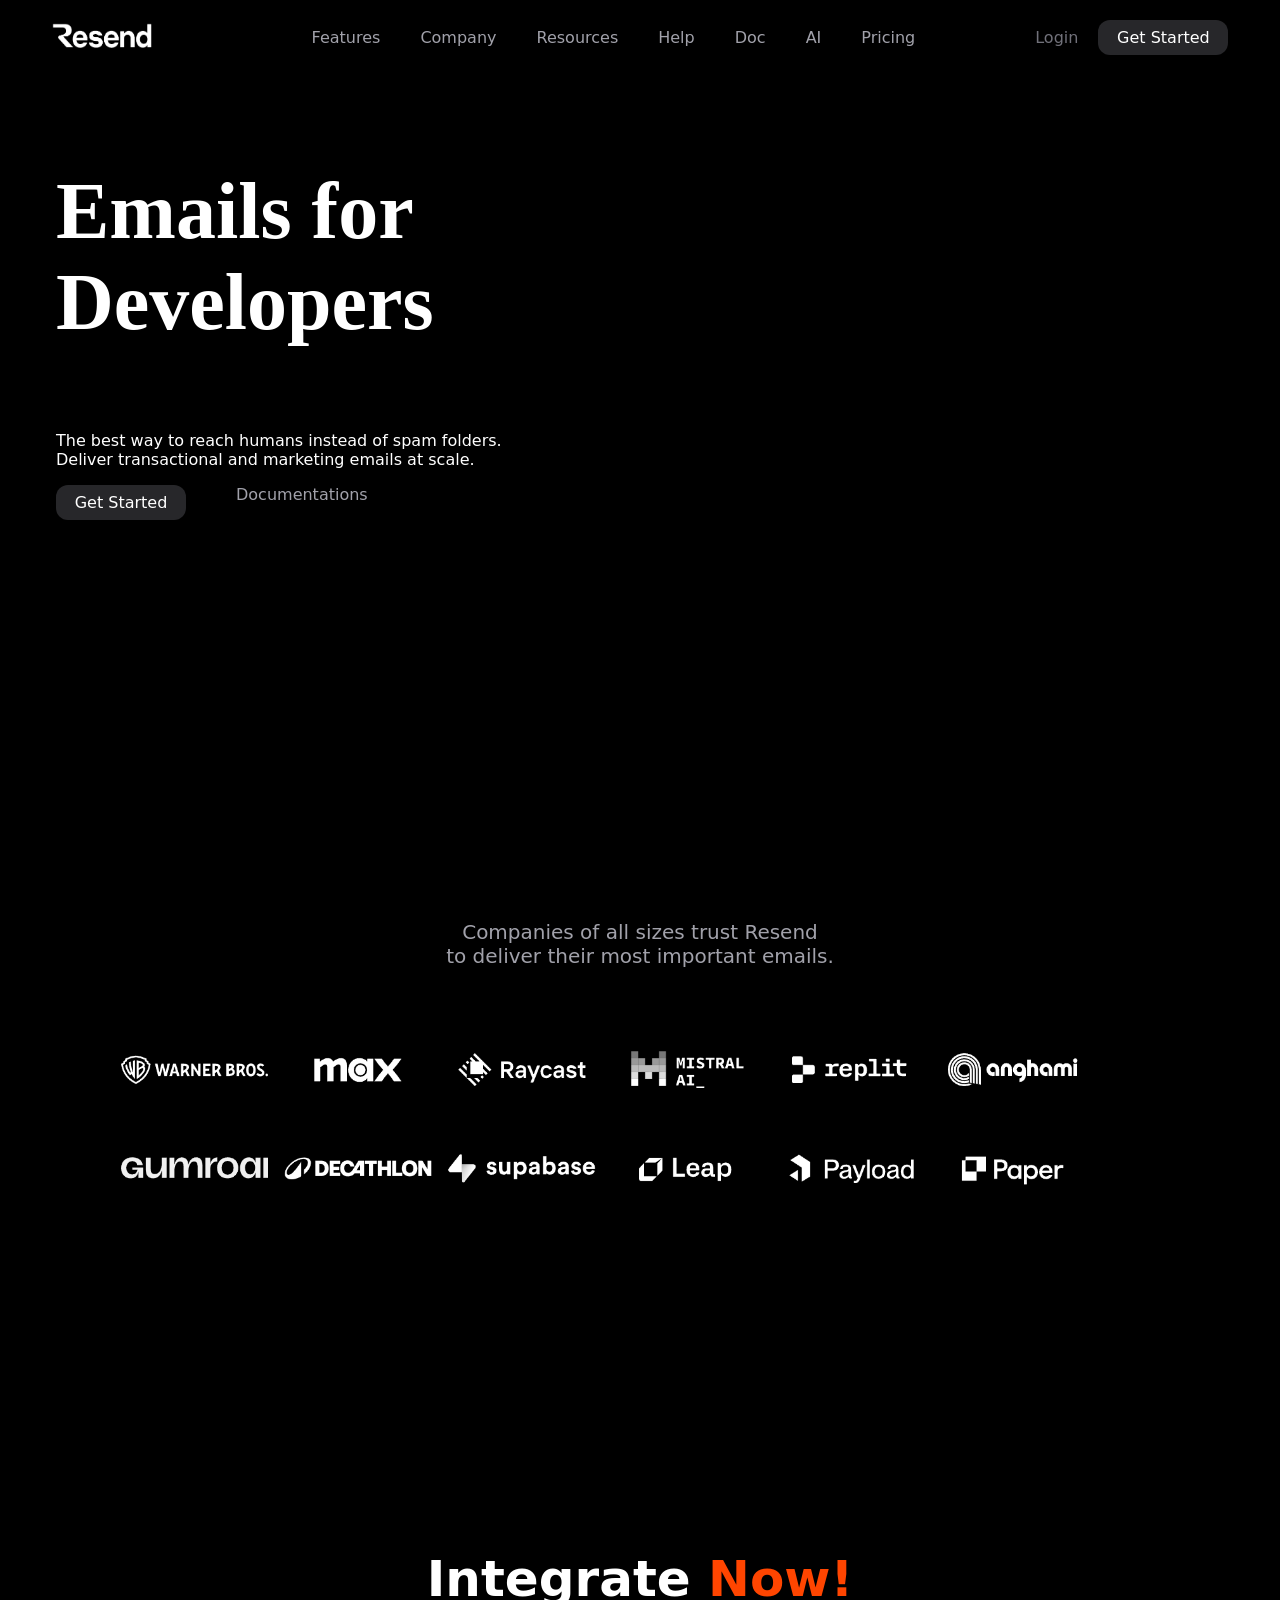
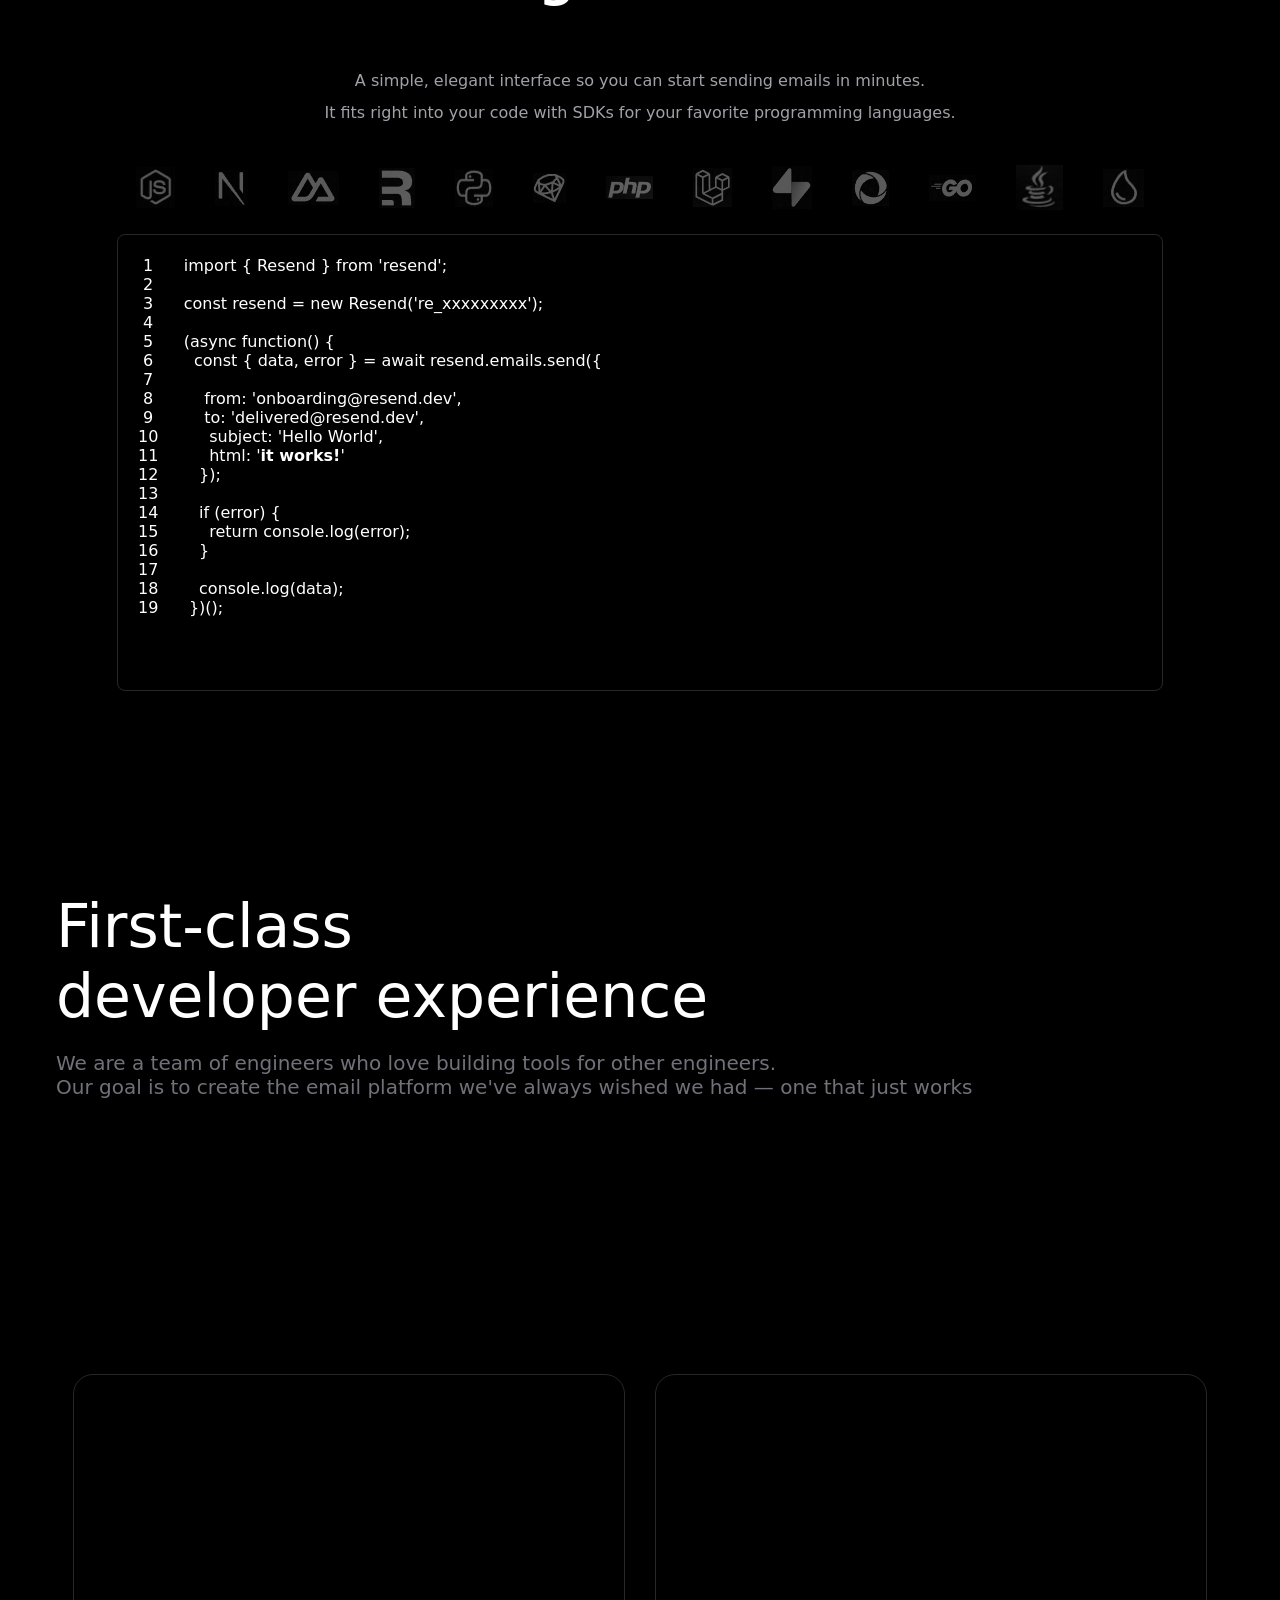
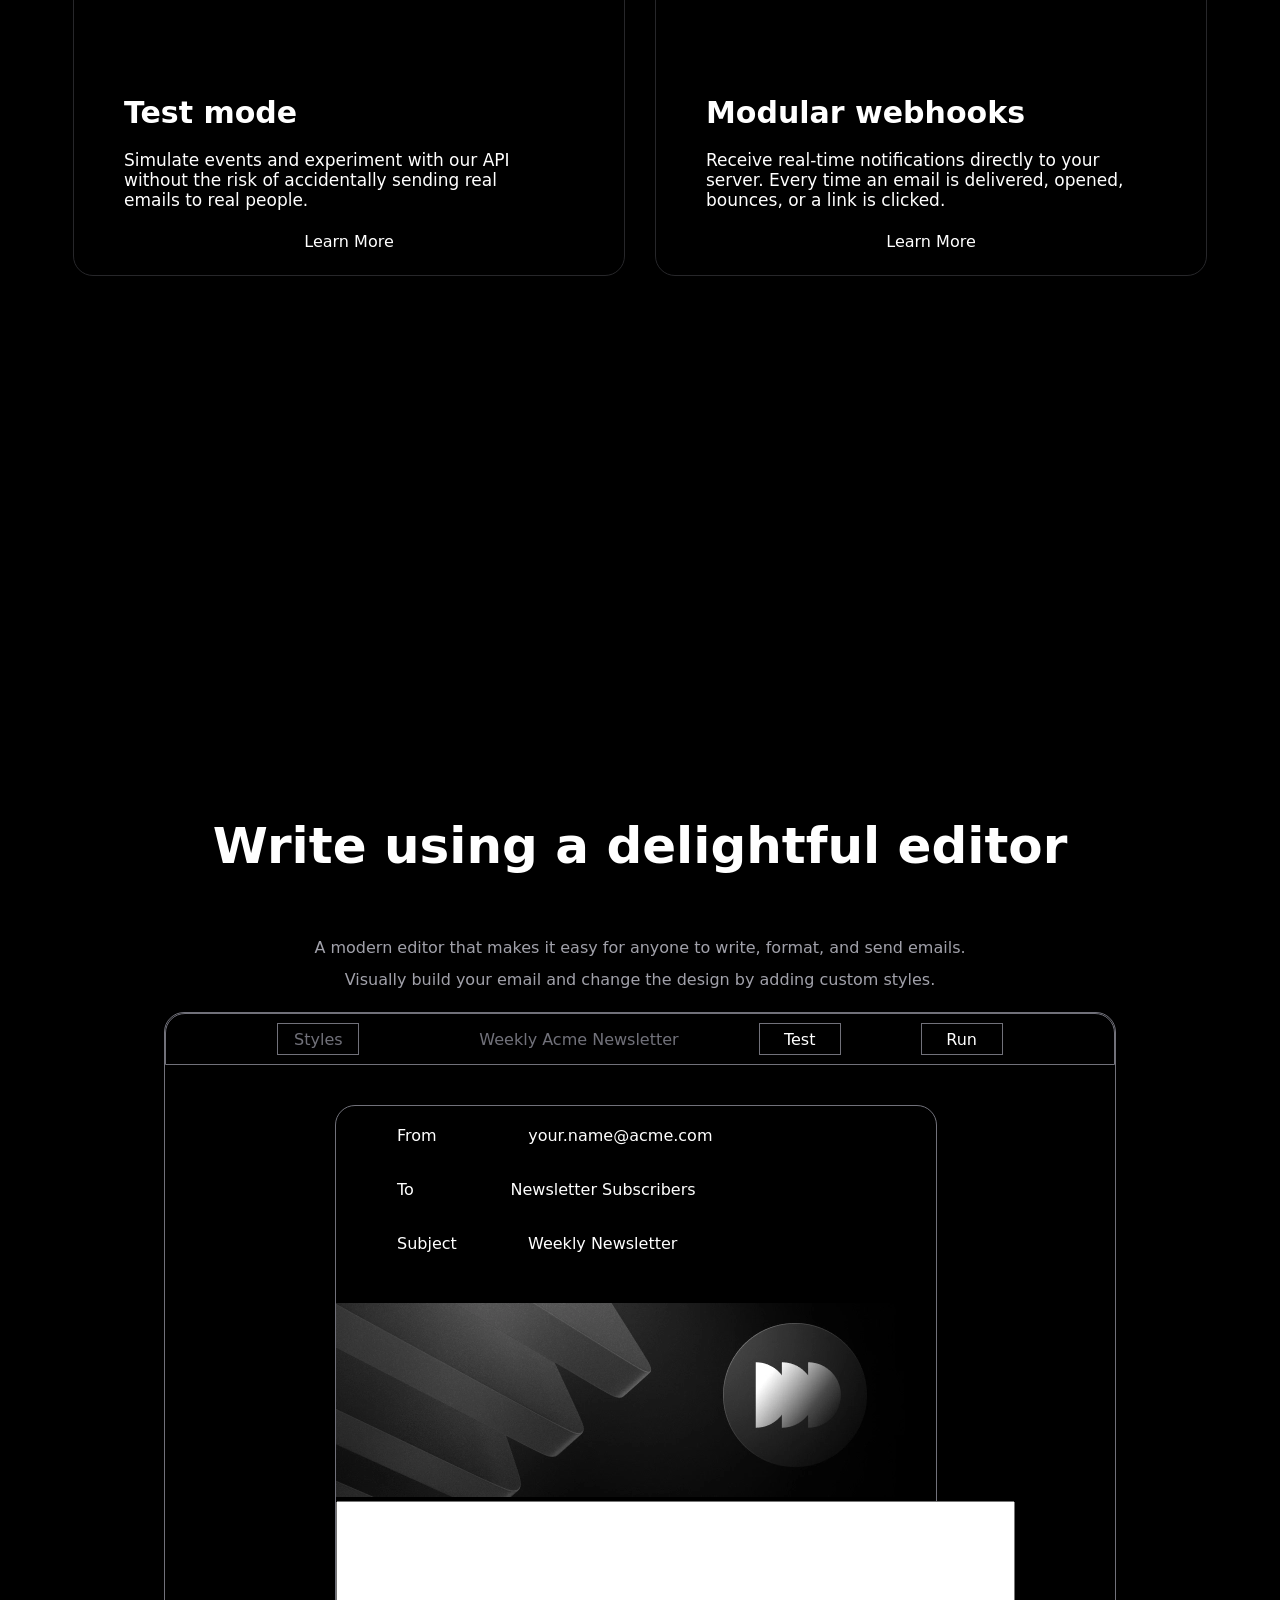
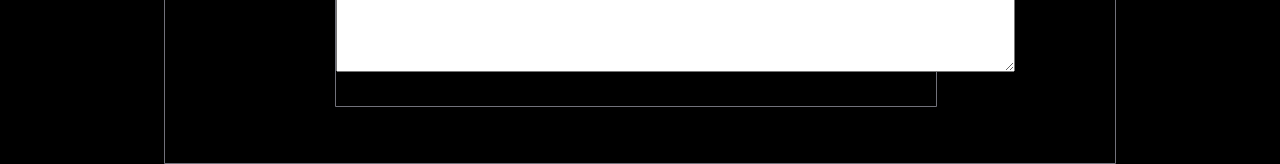
==== commit 9da52607: "made a editor container responsive to desktop" ====
--- a/index.html
+++ b/index.html
@@ -353,46 +353,50 @@
       <p>A modern editor that makes it easy for anyone to write, format, and send emails. <br>
         Visually build your email and change the design by adding custom styles.</p>
     </div>
-
-    <div class="editor-preview">
-      <div class="editor-nav">
-        <div id="styles">
-          Styles
-        </div>
-
-        <ul>
-          <li>
-            Weekly Acme Newsletter
-          </li>
-        </ul>
-
-        <div class="editor-nav-btns">
-          Test
-        </div>
-
-        <div class="editor-nav-btns">
-          Run
-        </div>
-
-      </div>
-      <div class="mail-container">
-        <div class="mail-format">
-          <pre>
+    <div class="editor-container">
+
+
+      <div class="editor-preview">
+        <div class="editor-nav">
+          <div id="styles">
+            Styles
+          </div>
+
+          <ul>
+            <li>
+              Weekly Acme Newsletter
+            </li>
+          </ul>
+
+          <div class="editor-nav-btns">
+            Test
+          </div>
+
+          <div class="editor-nav-btns">
+            Run
+          </div>
+
+        </div>
+        <div class="mail-container">
+          <div class="mail-format">
+            <pre>
             From                  your.name@acme.com
           </pre>
-          <pre>
+            <pre>
             To                   Newsletter Subscribers
           </pre>
-          <pre>
+            <pre>
             Subject              Weekly Newsletter
           </pre>
-        </div>
-        <img src="icons/broadcast-email-header.webp" alt="">
-        <textarea name="" id="" cols="94" rows="11"></textarea>
-
-      </div>
-
-    </div>
+          </div>
+          <img src="icons/broadcast-email-header.webp" alt="">
+          <textarea name="" id="" cols="94" rows="11"></textarea>
+
+        </div>
+
+      </div>
+    </div>
+
 
   </section>
 
--- a/style.css
+++ b/style.css
@@ -539,8 +539,12 @@
   width: 150px;
   border-radius: 50%;
 }
+.editor-container{
+  display: flex;
+  justify-content: center;
+  align-items: center;
+}
 .editor-preview {
-  margin-left: 100px;
   width: 950px;
   height: 750px;
   border-top-right-radius: 20px;
